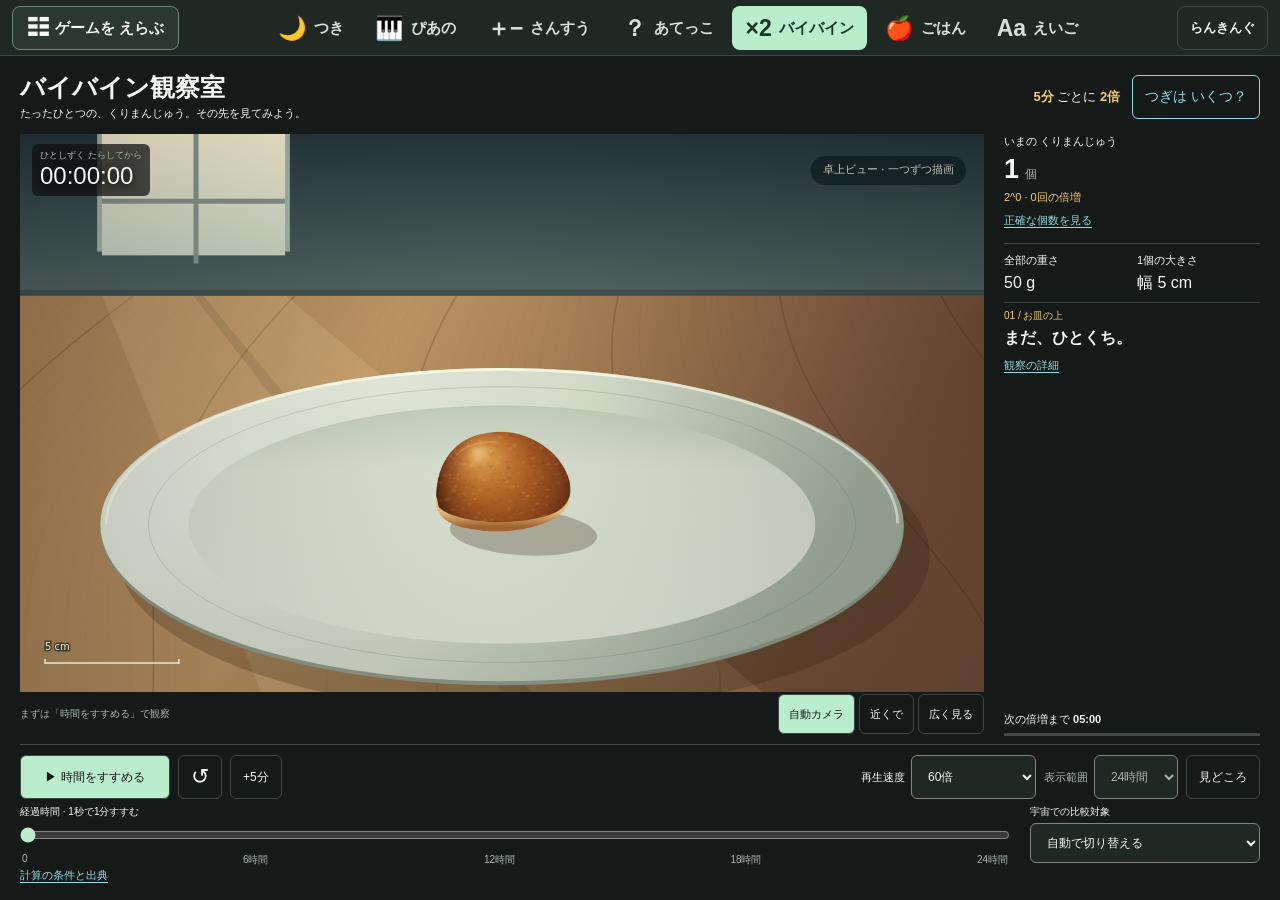
==== baibain-game.html @ e5eb7272 "Unify seven games and add hands-on play, albums and melody recording" ====
<!doctype html>
<html lang="ja">
<head>
  <meta charset="utf-8">
  <meta name="viewport" content="width=device-width,initial-scale=1,viewport-fit=cover">
  <meta name="theme-color" content="#151918">
  <title>バイバイン観察室 | Moon Games</title>
  <style>
    :root{color-scheme:dark;font-family:-apple-system,BlinkMacSystemFont,"Hiragino Sans","Yu Gothic",Meiryo,sans-serif;background:var(--game-bg,#151918);color:var(--game-ink,#f4f7f3);--muted:var(--game-muted,#a9b7b0);--line:var(--game-line,#3b4942);--accent:var(--game-primary,#b9edcc)}
    *{box-sizing:border-box}body{margin:0}button,select,input{font:inherit}button,select{cursor:pointer}button,a,select,input{touch-action:manipulation}button{border:1px solid var(--line);background:transparent;color:inherit}button:hover{background:#ffffff12}button:disabled{opacity:.45;cursor:default}a{color:var(--accent)}button:focus-visible,a:focus-visible,select:focus-visible,input:focus-visible{outline:3px solid var(--game-cyan,#8edce2);outline-offset:2px}[hidden]{display:none!important}
    .top{display:flex;justify-content:space-between;align-items:center}.stage{position:relative;min-width:0}canvas{display:block;width:100%}.hud{position:absolute;pointer-events:none;text-shadow:0 2px 8px #000;background:#111b}.hud-time,.count,.value{font-variant-numeric:tabular-nums}.count,.value{overflow-wrap:anywhere}.count{font-weight:650}.count-unit{font-size:12px;color:var(--muted);margin-left:6px}.formula{color:var(--accent)}.camera-controls,.transport-top,.speed-label,.below{display:flex;align-items:center}.stat-pair{display:grid;border-block:1px solid var(--line)}.meter{height:3px}.meter div{height:100%;background:var(--accent);width:0}.scrubber{width:100%;margin:0;accent-color:var(--accent)}.ticks{display:flex;justify-content:space-between}.comparison{border-top:1px solid var(--line);color:var(--muted)}.comparison strong{color:var(--accent)}.below{justify-content:space-between}.cosmic{border-top:1px solid var(--line)}.cosmic-title{margin:0}.jumps span{color:var(--muted)}#announcement{position:absolute;width:1px;height:1px;overflow:hidden;clip-path:inset(50%)}
    .game-page,.game-page *{letter-spacing:0}
    .game-page{background:var(--game-bg,#151918);color:var(--game-ink,#f4f7f3)}
    .game-page button,.game-page select{border-radius:6px;min-height:44px;font-size:12px;padding:8px 12px}
    .game-page button:focus-visible,.game-page a:focus-visible,.game-page select:focus-visible,.game-page input:focus-visible{outline-color:var(--game-cyan,#8edce2)}
    .game-page select{background:var(--game-surface,#202824);color:inherit;min-width:0}
    .game-page .app{max-width:1560px;margin:auto;padding:12px 20px;min-height:100svh;display:grid;grid-template-rows:auto minmax(320px,1fr) auto auto;gap:10px}
    .game-page .top{margin:0;gap:12px;min-height:48px}
    .game-page h1{font-size:25px;line-height:1.25;margin:0;font-weight:650}
    .game-page .subtitle{font-size:11px;margin:3px 0 0;line-height:1.4}
    .game-page .rule{border:0;border-radius:0;padding:0;font-size:13px;margin:0}
    .game-page .rule b{color:var(--game-gold,#f4cc72)}
    .game-page .workspace{display:grid;grid-template-columns:minmax(0,1fr) 256px;gap:20px;min-height:0}
    .game-page .stage{height:100%;min-height:0;border:0;border-radius:0;overflow:visible;background:var(--game-bg,#151918);display:grid;grid-template-rows:minmax(0,1fr) 44px}
    .game-page canvas{min-height:0;height:100%;grid-row:1}
    .game-page .hud{left:12px;top:10px;padding:5px 8px;border-radius:6px;max-width:55%;color:var(--game-ink,#f4f7f3)}
    .game-page .hud-label{font-size:9px;color:var(--game-muted,#a9b7b0)}
    .game-page .hud-time{font-size:24px;line-height:1.2}
    .game-page .camera-controls{position:static;grid-row:2;justify-content:flex-end;align-items:center;background:none;border-radius:0;padding:0;gap:4px}
    .game-page .camera-controls button{padding:6px 10px;font-size:11px;min-height:40px}
    .game-page .camera-controls button[aria-pressed=true]{background:var(--game-primary,#b9edcc);color:var(--game-bg,#151918)}
    .game-page .scene-status{position:static;grid-row:2;grid-column:1;max-width:none;background:none;padding:0;border-radius:0;color:var(--muted);font-size:10px;align-self:center;line-height:1.4}
    .game-page .stage{grid-template-columns:minmax(0,1fr) auto;column-gap:8px}
    .game-page canvas{grid-column:1/-1}
    .game-page .camera-controls{grid-column:2}
    .game-page .readout{display:flex;flex-direction:column;margin:0;gap:10px;min-width:0}
    .game-page .main-count{margin:0;padding:0;border:0}
    .game-page .stat-label{font-size:11px;margin:0 0 4px}
    .game-page .count{font-size:27px;line-height:1.25}
    .game-page .formula{margin:3px 0 0;font-size:11px}
    .game-page .text-action{min-height:32px;padding:4px 0;border:0;background:none;color:var(--game-cyan,#8edce2);text-decoration:underline;text-underline-offset:3px;font-size:11px}
    .game-page .stat-pair{padding:9px 0;gap:10px;grid-template-columns:1fr 1fr}
    .game-page .stat-pair .stat-label{margin-bottom:4px}
    .game-page .value{font-size:16px;line-height:1.35}
    .game-page .observation{margin:0}
    .game-page .chapter{font-size:10px;color:var(--game-gold,#f4cc72)}
    .game-page .observation h2{font-size:16px;line-height:1.4;margin:4px 0 0}
    .game-page .comparison{margin:0;padding:6px 0 0;font-size:11px;line-height:1.5}
    .game-page .comparison p{margin:2px 0 0}
    .game-page .next{margin-top:auto;padding:0;font-size:11px}
    .game-page .next strong{color:var(--game-ink,#f4f7f3)}
    .game-page .meter{margin-top:6px;background:var(--line)}
    .game-page .transport{margin:0;padding:10px 0 0;border:0;border-top:1px solid var(--line);border-radius:0;background:none;display:grid;grid-template-columns:minmax(0,1fr) 230px;gap:6px 20px}
    .game-page .transport-top{grid-column:1/-1;gap:8px;flex-wrap:wrap}
    .game-page .primary{background:var(--accent);color:var(--game-bg,#151918);min-width:150px}
    .game-page .primary:hover{background:var(--game-cyan,#8edce2)}
    .game-page .speed-label{margin-left:auto;font-size:11px;gap:6px}
    .game-page .range-control{display:flex;align-items:center;gap:6px;font-size:11px;color:var(--muted)}
    .game-page .timeline-top{margin:0;font-size:10px;min-height:16px}
    .game-page .scrubber{height:28px}
    .game-page .ticks{font-size:10px;margin:0 2px;color:var(--muted)}
    .game-page .reference-control{margin:0;gap:4px;display:grid;align-content:start;font-size:10px}
    .game-page .reference-control select{width:100%;min-width:0;min-height:40px}
    .game-page .below{margin:0;gap:12px;align-items:center;font-size:11px;line-height:1.4}
    .game-page .below .text-action{min-height:24px}
    .game-page .back{font-size:11px}
    .game-page #reset{font-size:22px;min-width:44px;line-height:1}
    .game-page .formula{color:var(--game-gold,#f4cc72)}
    html.is-embedded .game-page .back{display:none}
    .game-page dialog{background:var(--game-surface,#202824);color:var(--game-ink,#f4f7f3);border:1px solid var(--line);border-radius:8px;padding:0;width:min(680px,calc(100% - 28px));max-height:calc(100svh - 32px);overflow:auto;overscroll-behavior:contain}
    .game-page dialog::backdrop{background:#0009}
    .game-page .dialog-heading{display:flex;align-items:center;justify-content:space-between;gap:12px;position:sticky;top:0;background:var(--game-surface,#202824);padding:12px 16px;border-bottom:1px solid var(--line);z-index:1}
    .game-page .dialog-heading h2{font-size:18px;margin:0;line-height:1.4}
    .game-page .dialog-heading button{font-size:22px;min-width:44px;padding:4px}
    .game-page .dialog-content{padding:16px;font-size:13px;line-height:1.8;overflow-wrap:anywhere}
    .game-page .dialog-content p{margin:0 0 12px}
    .game-page .dialog-content p:last-child{margin-bottom:0}
    .game-page .jumps{display:grid;grid-template-columns:repeat(2,minmax(0,1fr));gap:8px;margin:0}
    .game-page .jumps button{text-align:left;white-space:normal;font-size:12px;min-height:48px}
    .game-page .jumps span{display:block;margin:2px 0 0;font-size:11px}
    .game-page .cosmic{margin-top:16px;padding-top:12px}
    .game-page .cosmic-title{font-size:12px;color:var(--game-gold,#f4cc72)}
    .game-page .cosmic .jumps{margin-top:10px}
    .game-page #hudCount{display:none}
    .game-page .top>div:first-child{min-width:0}
    .game-page .prediction-entry{display:flex;align-items:center;gap:12px;flex-shrink:0}
    .game-page #openPrediction{border-color:var(--game-cyan,#8edce2);color:var(--game-cyan,#8edce2);font-size:14px;min-height:44px}
    .game-page #predictionDialog{width:min(560px,calc(100% - 28px))}
    .game-page .prediction-content{padding:12px 16px 16px;text-align:center}
    .game-page .prediction-now{display:flex;align-items:center;justify-content:center;gap:16px;min-height:64px}
    .game-page .prediction-now p{margin:0;font-size:17px}
    .game-page #predictionCount{font-size:28px;color:var(--game-gold,#f4cc72)}
    .game-page .prediction-images{display:grid;grid-template-columns:repeat(4,20px);grid-auto-rows:17px;gap:3px;align-content:center;justify-content:center;min-height:77px}
    .game-page .prediction-bun{display:block;width:20px;height:17px}
    .game-page #predictionPrompt{font-size:18px;margin:8px 0 12px}
    .game-page .prediction-choices{display:grid;grid-template-columns:repeat(3,minmax(0,1fr));gap:10px}
    .game-page .prediction-choice{display:flex;flex-direction:column;justify-content:center;gap:8px;min-width:0;height:142px;padding:10px 4px;border-width:2px}
    .game-page .prediction-number{font-size:28px;line-height:1.2;font-weight:700}
    .game-page .prediction-choice[data-correct]{border-color:var(--accent);background:#b9edcc18;opacity:1}
    .game-page .prediction-feedback{display:flex;align-items:center;justify-content:center;gap:8px;min-height:62px}
    .game-page #predictionFeedback{margin:0;font-size:15px;line-height:1.5}
    .game-page .prediction-star{color:var(--game-gold,#f4cc72);font-size:28px;animation:prediction-pop .5s ease-out}
    .game-page #predictionNext{font-size:18px;min-height:48px;width:100%;max-width:280px}
    @keyframes prediction-pop{from{transform:scale(.5) rotate(-20deg)}to{transform:scale(1) rotate(0)}}
    @media(prefers-reduced-motion:reduce){.game-page .prediction-star{animation:none}}
    @media(max-width:640px){.game-page .prediction-entry{flex-direction:column;gap:4px}.game-page #openPrediction{padding:6px 8px;font-size:12px}.game-page .prediction-content{padding:10px}.game-page .prediction-choices{gap:5px}.game-page .prediction-images{grid-template-columns:repeat(4,17px);grid-auto-rows:15px;gap:2px}.game-page .prediction-bun{width:17px;height:15px}.game-page #predictionPrompt{font-size:16px}.game-page #predictionFeedback{font-size:13px}}
    @media(min-width:901px){.game-page .app{height:100svh;min-height:0;grid-template-rows:58px minmax(0,1fr) 112px 24px;gap:8px}.game-page .readout{gap:6px}}
    @media(min-width:901px) and (max-height:650px){.game-page .app{padding:8px 16px;grid-template-rows:48px minmax(0,1fr) 112px 24px;gap:6px}.game-page h1{font-size:22px}.game-page .subtitle{font-size:10px}.game-page .readout{gap:4px}.game-page .count{font-size:24px}.game-page .stat-pair{padding:6px 0}.game-page .hud-time{font-size:22px}.game-page .observation h2{font-size:15px}}
    @media(max-width:900px){.game-page .app{padding:12px;grid-template-rows:auto 380px auto auto}.game-page .workspace{grid-template-columns:minmax(0,1fr) 230px;gap:12px}.game-page .transport{gap:8px 12px}.game-page h1{font-size:23px}}
    @media(max-width:640px){.game-page .app{display:flex;gap:12px;padding:12px}.game-page .top{order:0;align-items:center}.game-page .eyebrow{font-size:8px}.game-page h1{font-size:21px}.game-page .subtitle{font-size:10px;max-width:230px}.game-page .rule{font-size:10px;white-space:normal;min-width:64px;display:block}.game-page .workspace{display:contents}.game-page .stage{order:1;height:320px;min-height:320px;flex:none}.game-page .stage.is-space{min-height:360px;height:360px}.game-page .transport{order:2;display:flex;flex-direction:column;gap:8px}.game-page .transport-top{display:grid;grid-template-columns:repeat(3,minmax(0,1fr));gap:6px}.game-page .transport-top>*{min-width:0}.game-page .primary{grid-column:span 2;min-width:0}.game-page .speed-label{margin:0;grid-column:span 2;display:grid;grid-template-columns:auto minmax(0,1fr)}.game-page .range-control{grid-column:span 2;display:grid;grid-template-columns:auto minmax(0,1fr)}.game-page #openMilestones{grid-column:3}.game-page .reference-control{grid-template-columns:auto minmax(0,1fr);align-items:center;font-size:11px}.game-page .readout{order:3;display:grid;grid-template-columns:1fr 1fr;gap:12px;margin:0}.game-page .main-count{grid-column:1/-1}.game-page .comparison,.game-page .next{grid-column:1/-1}.game-page .stat-pair{border:0;grid-template-columns:1fr;padding:0;gap:12px}.game-page .below{order:4;flex-wrap:wrap}.game-page .hud-time{font-size:22px}.game-page .count{font-size:27px}.game-page .dialog-heading h2{font-size:16px}}
    @media(max-width:640px){.game-page .app{flex-direction:column}.game-page .rule{min-width:76px;white-space:nowrap}.game-page .stage{grid-template-rows:minmax(0,1fr) 40px 28px}.game-page .camera-controls{grid-column:1/-1;justify-content:center}.game-page .scene-status{grid-row:3;grid-column:1/-1;text-align:center}}
  </style>
  <link rel="stylesheet" href="games-theme.css?v=20260907-fun">
  <script src="games-theme.js?v=20260907-fun"></script>
  <script src="game-navigation.js?v=20260907-fun" defer></script>
</head>
<body class="game-page" data-game="baibain">
  <main class="app">
    <header class="top"><div><h1>バイバイン観察室</h1><p class="subtitle">たったひとつの、くりまんじゅう。その先を見てみよう。</p></div><div class="prediction-entry"><div class="rule"><b>5分</b> ごとに <b>2倍</b></div><button type="button" id="openPrediction" aria-haspopup="dialog" aria-controls="predictionDialog">つぎは いくつ？</button></div></header>
    <div class="workspace">
      <section class="stage" aria-label="くりまんじゅうが増える様子">
        <canvas id="scene" role="img" aria-label="皿の上のくりまんじゅう1個"></canvas>
        <div class="hud"><div class="hud-label">ひとしずく たらしてから</div><div class="hud-time" id="elapsed">00:00:00</div><div id="hudCount">1 個</div></div>
        <div class="scene-status" id="sceneStatus">まずは「時間をすすめる」で観察</div>
        <div class="camera-controls" aria-label="カメラ"><button type="button" data-view="auto" aria-pressed="true">自動カメラ</button><button type="button" data-view="close" aria-pressed="false">近くで</button><button type="button" data-view="wide" aria-pressed="false">広く見る</button></div>
      </section>
      <aside class="readout" aria-label="現在の観察データ">
        <div class="main-count"><p class="stat-label">いまの くりまんじゅう</p><div><span class="count" id="count">1</span><span class="count-unit">個</span></div><p class="formula" id="formula">2⁰ = 1 · まだ増えていません</p><button type="button" class="text-action" data-dialog="exactDialog" aria-haspopup="dialog">正確な個数を見る</button></div>
        <div class="stat-pair"><div><p class="stat-label">全部の重さ</p><div class="value" id="mass">50 g</div></div><div><p class="stat-label" id="sizeLabel">1個の大きさ</p><div class="value" id="height">幅 5 cm</div></div></div>
        <div class="observation"><div class="chapter" id="chapter">01 / お皿の上</div><h2 id="headline">まだ、ひとくち。</h2><button type="button" class="text-action" data-dialog="observationDialog" aria-haspopup="dialog">観察の詳細</button></div>
        <div class="comparison" id="spaceComparison" hidden><div>比較対象：<strong id="referenceLabel">地球</strong></div><p id="referenceRatio"></p></div>
        <div class="next"><span id="nextLabel">次の倍増まで <strong id="next">05:00</strong></span><div class="meter"><div id="progress"></div></div></div>
      </aside>
    </div>
    <section class="transport" aria-label="時間の操作">
      <div class="transport-top"><button type="button" class="primary" id="play" aria-pressed="false">▶ 時間をすすめる</button><button type="button" class="reset" id="reset" aria-label="最初の1個に戻す" title="最初の1個に戻す">↺</button><button type="button" id="step" class="reset">+5分</button><label class="speed-label">再生速度<select id="speed"><option value="1">1倍（実時間）</option><option value="60" selected>60倍</option><option value="300">300倍</option><option value="1800">1,800倍</option></select></label><label class="range-control">表示範囲<select id="range"><option value="10800">3時間</option><option value="43200">12時間</option><option value="86400" selected>24時間</option></select></label><button type="button" id="openMilestones" data-dialog="milestonesDialog" aria-haspopup="dialog">見どころ</button></div>
      <div class="timeline"><div class="timeline-top"><label for="timeline">経過時間 <span id="speedHint">· 1秒で1分すすむ</span></label></div>
      <input class="scrubber" id="timeline" type="range" min="0" max="86400" step="1" value="0" aria-label="経過時間" aria-valuetext="0時間0分0秒">
      <div class="ticks" id="ticks" aria-hidden="true"><span>0</span><span>6時間</span><span>12時間</span><span>18時間</span><span>24時間</span></div></div>
      <label class="reference-control">宇宙での比較対象<select id="reference"><option value="auto">自動で切り替える</option></select></label>
    </section>
    <footer class="below"><button type="button" class="text-action" data-dialog="assumptionsDialog" aria-haspopup="dialog">計算の条件と出典</button><a class="back" href="index.html?game=moon" target="_top">おつきさまへ ↗</a></footer>
    <dialog id="exactDialog" aria-labelledby="exactTitle"><header class="dialog-heading"><h2 id="exactTitle">正確な個数</h2><button type="button" data-close-dialog aria-label="閉じる" autofocus>×</button></header><div class="dialog-content"><p id="exactCount">1 個</p></div></dialog>
    <dialog id="observationDialog" aria-labelledby="observationTitle"><header class="dialog-heading"><h2 id="observationTitle">観察の詳細</h2><button type="button" data-close-dialog aria-label="閉じる" autofocus>×</button></header><div class="dialog-content"><p id="description">最初は1個。5分待つと2個になり、その2個も、さらに5分で4個になります。</p><div id="referenceDetails" hidden><p id="referenceSize"></p><p id="referenceNote"></p></div></div></dialog>
    <dialog id="milestonesDialog" aria-labelledby="milestonesTitle"><header class="dialog-heading"><h2 id="milestonesTitle">見どころへ移動</h2><button type="button" data-close-dialog aria-label="閉じる" autofocus>×</button></header><div class="dialog-content">
      <nav class="jumps" id="milestones" aria-label="見どころへ移動"><button type="button" data-time="300">最初の2個<span>5分</span></button><button type="button" data-time="3600">1時間後<span>4,096個</span></button></nav>
      <div class="cosmic"><p class="cosmic-title">地球の先へ — 同じ体積の球は、どこまで大きくなる？</p><nav class="jumps" id="cosmicMilestones" aria-label="地球以降の見どころへ移動"></nav></div>
    </div></dialog>
    <dialog id="assumptionsDialog" aria-labelledby="assumptionsTitle"><header class="dialog-heading"><h2 id="assumptionsTitle">計算の条件と出典</h2><button type="button" data-close-dialog aria-label="閉じる" autofocus>×</button></header><div class="dialog-content" id="assumptions"><div class="notes"><p>原作の設定に合わせ、1個からスタートし、5分の境目で一斉に2倍になります。途中で食べたり減ったりはしません。個数は24時間後まで整数で正確に計算しています。</p><p>1個を幅5 × 奥行4 × 高さ3.5 cmの楕円体、50 gと仮定。積み山はすき間36%、斜面32°の円すいで見積もります。これは寸法から大きさを比較するためのモデルで、実際のまんじゅうの変形・つぶれ・衝突・流れを解く物理実験ではありません。小さい段階は個体を描き、多くなると表面の模様として省略します。</p><p>惑星規模では、すき間を除いた同じ体積の球を地球・太陽・海王星の軌道・天の川銀河・観測可能な宇宙と比較します。地球を覆う速さや、重力による崩壊の予測ではありません。銀河や宇宙の描画は広がりを示す模式図で、宇宙全体の大きさや形を表しません。海王星の軌道を太陽系の幅の目安にしていますが、太陽系はさらに外まで続きます。質量が無から増える設定自体は、現実の物理法則では起こりません。</p><p>設定：<a href="https://www.tv-asahi.co.jp/doraemon/story/0135/" target="_blank" rel="noopener noreferrer">テレビ朝日「バイバイン」</a> ／ 地球の参考値：<a href="https://ssd.jpl.nasa.gov/planets/phys_par.html" target="_blank" rel="noopener noreferrer">NASA/JPL 惑星の物理量</a>。地球の平均半径6,371 km・質量5.9722 × 10²⁴ kgを使用。まんじゅうの寸法・重さ・山の形は、このシミュレーションの仮定です。</p><p>宇宙の比較値：NASAの<a href="https://www.nasa.gov/learning-resources/how-does-the-sun-behave-grades-5-8/" target="_blank" rel="noopener noreferrer">太陽の直径</a>、<a href="https://science.nasa.gov/neptune/neptune-facts/" target="_blank" rel="noopener noreferrer">海王星までの平均距離</a>、<a href="https://www.nasa.gov/science-research/astrophysics/how-big-is-space-we-asked-a-nasa-expert-episode-61/" target="_blank" rel="noopener noreferrer">銀河・観測可能な宇宙の幅</a>。約140万km・軌道直径90億km・10万光年・920億光年を使用します。これらは到達時刻を見積もるための丸めた基準値です。</p></div></div></dialog>
    <dialog id="predictionDialog" aria-labelledby="predictionTitle" aria-describedby="predictionPrompt">
      <header class="dialog-heading"><h2 id="predictionTitle">つぎは いくつ？</h2><button type="button" data-close-dialog aria-label="とじて かんさつに もどる">×</button></header>
      <div class="prediction-content">
        <div class="prediction-now"><p>いまは <strong id="predictionCount">1</strong> こ</p><div id="predictionNowImages" class="prediction-images" aria-hidden="true"></div></div>
        <p id="predictionPrompt">5ふんごは、なんこ？</p>
        <div id="predictionChoices" class="prediction-choices" role="group" aria-labelledby="predictionPrompt"></div>
        <div class="prediction-feedback"><span id="predictionStar" class="prediction-star" aria-hidden="true" hidden>★</span><p id="predictionFeedback" role="status" aria-live="polite" aria-atomic="true"></p></div>
        <button type="button" id="predictionNext" class="primary" disabled>つぎへ</button>
      </div>
    </dialog>
    <svg width="0" height="0" aria-hidden="true" style="position:absolute;pointer-events:none"><defs><symbol id="predictionBun" viewBox="0 0 40 34"><path d="M3 23C2 15 10 7 20 3C30 7 38 15 37 23C36 32 4 32 3 23Z" fill="#d69a53" stroke="#75472d" stroke-width="2"/><path d="M4 24Q20 29 36 24Q34 33 20 32Q6 33 4 24Z" fill="#75472d"/><path d="M10 17Q12 12 18 9" fill="none" stroke="#ffe3ac" stroke-width="3" stroke-linecap="round"/></symbol></defs></svg>
    <div id="announcement" role="status" aria-live="polite"></div>
  </main>
  <script src="baibain-model.js"></script>
  <script src="baibain-renderer.js"></script>
  <script>
    (() => {
      'use strict';
      const M = window.BaibainModel;
      const $ = id => document.getElementById(id);
      document.querySelectorAll('[data-dialog]').forEach(button=>button.addEventListener('click',()=>$(button.dataset.dialog).showModal()));
      document.querySelectorAll('[data-close-dialog]').forEach(button=>button.addEventListener('click',()=>button.closest('dialog').close()));
      const scene = new window.BaibainScene($('scene'));
      const motionQuery = matchMedia('(prefers-reduced-motion: reduce)');
      let seconds = 0, speed = 60, playing = false, view = 'auto', referenceId = 'auto', last = null, lastUI = -1, frameId, alive = true, snapCamera = true, lastSceneMode;
      let state = M.snapshot(0);
      // Observation achievements are independent of the unlimited prediction practice.
      const rankingDiscoveries = new Set();
      let rankingObservationStarted = false, rankingSerial = 0;
      function recordDiscoveries(snapshot) {
        if (!rankingObservationStarted) return;
        const before = rankingDiscoveries.size;
        for (const [id, minimum] of [['one',1n],['double',2n],['hundred',100n],['thousand',1000n],['million',1000000n]]) {
          if (snapshot.count >= minimum) rankingDiscoveries.add(id);
        }
        if (before === rankingDiscoveries.size) return;
        let runId;
        try { runId = window.crypto?.randomUUID?.(); } catch {}
        runId ||= 'baibain-' + Date.now().toString(36) + '-' + (++rankingSerial) + '-' + Math.random().toString(36).slice(2);
        try {
          window.MoonRanking?.complete?.({ game: 'baibain', mode: 'discoveries', runId,
            metrics: { discoveries: [...rankingDiscoveries] } });
        } catch { /* Optional ranking must never interrupt the observation. */ }
      }
      const clock = value => { const n = Math.floor(value); return [Math.floor(n / 3600),Math.floor(n % 3600 / 60),n % 60].map(x => String(x).padStart(2,'0')).join(':'); };
      function observation(s) {
        const ref = M.spaceReference(s);
        if(ref.id === 'observable-universe') return ['09 / 観測できる宇宙の規模','見える宇宙の幅さえ超える。','同じ体積の球の直径が、観測可能な宇宙の約920億光年を超えました。宇宙全体の大きさや、宇宙が埋まる時刻を示すものではありません。'];
        if(ref.id === 'milky-way') return ['08 / 銀河の規模','天の川銀河より大きく。','球の直径が、天の川銀河の幅、約10万光年を超えました。銀河は星が散らばる領域。その広がりと、球の直径を比較しています。'];
        if(ref.id === 'solar-system') return ['07 / 太陽系の規模','海王星の軌道より大きく。','球の直径が、海王星の公転軌道の幅、約90億kmを超えました。太陽系はさらに外側まで続きます。軌道は実寸、星の点は位置を示す記号です。'];
        if(ref.id === 'sun') return ['06 / 恒星の規模','太陽より大きく。','同じ体積の球の直径が、太陽の直径、約140万kmを超えました。さらに時間を進めると、太陽系や銀河と比べられます。'];
        if(s.earthMassRatio >= 1) return ['06 / 惑星の、その先','重さが地球を超える。','同じ形のまま増え続けると仮定した比較です。現実なら圧縮や加熱、重力の影響を無視できません。'];
        if(s.earthVolumeRatio >= 1) return ['05 / 地球と比べる','体積が地球を超える。','すき間を除いたまんじゅうの体積の合計です。ここでは同じ体積の球に置き換えて見ています。'];
        if(s.pileRadius >= 1000) return ['04 / 街を見下ろす','もう、街の大きさ。','山の底の直径は '+M.formatLength(s.pileRadius * 2)+'。大きくなっても、次の5分でまた2倍。ここからの形は大きさを比べる目安です。'];
        if(s.bulkVolume >= 30) return ['03 / 部屋の外へ','部屋には収まらない。','すき間込みの体積が、30 m³の部屋を超えました。山のように積んだ場合の大きさを、人や家と比べてみましょう。'];
        if(s.count >= 32n) return ['02 / お皿から、その先へ','少しずつ、ではなく。','今ある全部が、それぞれもう1個に。1時間で4,096個、2時間では1,677万個を超えます。'];
        return ['01 / お皿の上',s.count === 1n ? 'まだ、ひとくち。' : 'ひとつが、ふたつに。','最初は1個。5分待つと2個になり、その2個も、さらに5分で4個になります。'];
      }
      function update(force = false) {
        const whole = Math.floor(seconds);
        if(!force && whole === lastUI) return;
        lastUI = whole; state = M.snapshot(seconds);
        $('elapsed').textContent = clock(seconds);
        $('count').textContent = M.formatCount(state.count);
        $('hudCount').textContent = M.formatCount(state.count)+' 個';
        $('exactCount').textContent = state.count.toLocaleString('ja-JP')+' 個';
        $('formula').textContent = '2^'+state.generations+' · '+state.generations+'回の倍増';
        $('mass').textContent = M.formatMass(state.massKg);
        updateSize();
        const copy = observation(state);
        $('chapter').textContent = copy[0]; $('headline').textContent = copy[1]; $('description').textContent = copy[2];
        $('nextLabel').innerHTML = seconds >= M.DEFAULTS.maxTime ? '24時間の観察が完了しました' : '次の倍増まで <strong id="next">'+clock(Math.ceil(state.nextIn)).slice(3)+'</strong>';
        $('progress').style.width = (seconds >= M.DEFAULTS.maxTime ? 100 : (300-state.nextIn)/3)+'%';
        $('timeline').value = seconds;
        $('timeline').setAttribute('aria-valuetext',Math.floor(seconds/3600)+'時間'+Math.floor(seconds%3600/60)+'分'+Math.floor(seconds%60)+'秒');
        $('scene').setAttribute('aria-label',clock(seconds)+'経過、くりまんじゅう'+M.formatCount(state.count)+'個。'+copy[1]);
        $('sceneStatus').textContent = seconds >= M.DEFAULTS.maxTime ? '24時間後まで到達 · 時間を戻して何度でも観察' : playing ? (speed === 1 ? '実時間で観察中 · 5分ごとに倍増' : speed.toLocaleString()+'倍速で観察中 · 5分ごとに倍増') : seconds === 0 ? 'まずは「時間をすすめる」で観察' : '一時停止中 · 時間を動かして比べよう';
        $('step').disabled = seconds >= M.DEFAULTS.maxTime;
        recordDiscoveries(state);
      }
      function setPlaying(on) {
        playing = on; last = null;
        $('play').textContent = playing ? 'Ⅱ 一時停止' : seconds >= M.DEFAULTS.maxTime ? '▶ もう一度みる' : '▶ 時間をすすめる';
        $('play').setAttribute('aria-pressed',String(playing)); update(true);
      }
      function ensureRange() {
        if(seconds > Number($('range').value)) {
          $('range').value = seconds <= 43200 ? '43200' : '86400'; setRange();
        }
      }
      function updateSize() {
        const space = scene.mode === 'space';
        $('sizeLabel').textContent = space ? '同じ体積の球の直径' : state.count <= 256n ? '1個の大きさ' : '円すいと仮定した高さ';
        $('height').textContent = space ? M.formatCosmicLength(state.equivalentRadius*2) : state.count <= 256n ? '幅 5 cm' : M.formatLength(state.pileHeight);
        $('spaceComparison').hidden=!space;
        $('referenceDetails').hidden=!space;
        if(space){
          const ref = M.SPACE_REFERENCES.find(r=>r.id===referenceId) || M.spaceReference(state);
          const ratio = state.equivalentRadius*2/ref.diameter;
          const ratioText = ratio < .001 ? ratio.toExponential(2).replace('e-',' × 10^-') : Number(ratio.toPrecision(3)).toLocaleString('ja-JP',{maximumSignificantDigits:3});
          $('referenceLabel').textContent=ref.label;
          $('referenceSize').textContent='基準の直径・幅：'+M.formatCosmicLength(ref.diameter);
          $('referenceRatio').textContent='球の直径は、この基準の約'+ratioText+'倍';
          $('referenceNote').textContent=ref.kind==='body'?'同じ縮尺で直径を比較しています。':'星々が広がる領域の幅との比較です。中身が詰まった天体ではありません。';
        }
      }
      function seek(value) { rankingObservationStarted=true; seconds = Math.min(M.DEFAULTS.maxTime,Math.max(0,Number(value)||0)); snapCamera=true; ensureRange(); setPlaying(false); update(true); }
      // Independent practice snapshots never seek or replace the observation state.
      let predictionRound = 0, predictionSolved = false, predictionAnswer = 0;
      function predictionImages(count) {
        return Array.from({length:count},()=>{
          const svg=document.createElementNS('http://www.w3.org/2000/svg','svg');
          svg.classList.add('prediction-bun');svg.setAttribute('viewBox','0 0 40 34');
          const use=document.createElementNS(svg.namespaceURI,'use');use.setAttribute('href','#predictionBun');svg.append(use);
          return svg;
        });
      }
      function showPrediction() {
        const time=(predictionRound%4)*M.DEFAULTS.interval;
        const count=Number(M.snapshot(time).count);
        predictionAnswer=Number(M.snapshot(time+M.DEFAULTS.interval).count);
        predictionSolved=false;
        $('predictionCount').textContent=count;
        $('predictionNowImages').replaceChildren(...predictionImages(count));
        $('predictionNext').disabled=true;
        $('predictionStar').hidden=true;
        $('predictionFeedback').textContent='';
        const choices=[predictionAnswer,count,predictionAnswer===2?3:predictionAnswer-1];
        for(let i=choices.length-1;i>0;i--){const j=Math.floor(Math.random()*(i+1));[choices[i],choices[j]]=[choices[j],choices[i]];}
        $('predictionChoices').replaceChildren(...choices.map(value=>{
          const button=document.createElement('button');button.type='button';button.className='prediction-choice';
          button.dataset.count=value;button.setAttribute('aria-label',value+'こ');
          const images=document.createElement('span');images.className='prediction-images';images.setAttribute('aria-hidden','true');images.append(...predictionImages(value));
          const number=document.createElement('span');number.className='prediction-number';number.textContent=value;
          button.append(images,number);
          return button;
        }));
      }
      $('openPrediction').addEventListener('click',()=>{
        setPlaying(false);
        if(!$('predictionChoices').children.length) showPrediction();
        $('predictionDialog').showModal();
        (predictionSolved?$('predictionNext'):$('predictionChoices').firstElementChild).focus();
      });
      $('predictionChoices').addEventListener('click',event=>{
        const button=event.target.closest('button[data-count]');
        if(!button||predictionSolved||!$('predictionDialog').open) return;
        if(Number(button.dataset.count)!==predictionAnswer){
          $('predictionFeedback').textContent='もういちど！ おなじ かずが もうひとくみ。';
          return;
        }
        predictionSolved=true;
        button.dataset.correct='true';
        for(const choice of $('predictionChoices').children) choice.disabled=true;
        const count=Number($('predictionCount').textContent);
        $('predictionFeedback').textContent='だいせいかい！ '+count+' + '+count+' = '+predictionAnswer+'こ';
        $('predictionStar').hidden=false;
        $('predictionNext').disabled=false;
        $('predictionNext').focus();
      });
      $('predictionNext').addEventListener('click',()=>{
        if(!predictionSolved||!$('predictionDialog').open) return;
        predictionRound=(predictionRound+1)%4;
        showPrediction();
        $('predictionChoices').firstElementChild.focus();
      });
      $('predictionDialog').addEventListener('keydown',event=>{
        if(event.key!=='Tab') return;
        const buttons=[...$('predictionDialog').querySelectorAll('button:not(:disabled)')];
        const edge=event.shiftKey?buttons[0]:buttons[buttons.length-1];
        if(document.activeElement===edge){
          event.preventDefault();
          (event.shiftKey?buttons[buttons.length-1]:buttons[0]).focus();
        }
      });
      function setRange() {
        const max = Number($('range').value); $('timeline').max = max;
        if(seconds > max) { seconds = max; snapCamera=true; setPlaying(false); }
        $('ticks').replaceChildren(...Array.from({length:5},(_,i)=>{const e=document.createElement('span'); e.textContent = i ? (max*i/4/3600)+'時間' : '0'; return e;})); update(true);
      }
      $('play').addEventListener('click',()=>{ rankingObservationStarted=true; if(seconds >= M.DEFAULTS.maxTime) {seconds = 0;snapCamera=true;} setPlaying(!playing); });
      $('reset').addEventListener('click',()=>seek(0));
      $('step').addEventListener('click',()=>seek(seconds+300));
      $('timeline').addEventListener('input',e=>seek(e.target.value));
      $('range').addEventListener('change',setRange);
      $('speed').addEventListener('change',e=>{ speed=Number(e.target.value); last=null; $('speedHint').textContent = speed===1 ? '· 現実と同じ速さ' : '· 1秒で'+(speed/60)+'分すすむ'; update(true); });
      document.querySelectorAll('[data-view]').forEach(button=>button.addEventListener('click',()=>{view=button.dataset.view;document.querySelectorAll('[data-view]').forEach(b=>b.setAttribute('aria-pressed',String(b===button)));}));
      for(const ref of M.SPACE_REFERENCES){const option=document.createElement('option');option.value=ref.id;option.textContent=ref.label;$('reference').append(option);}
      $('reference').addEventListener('change',e=>{referenceId=e.target.value;view='auto';snapCamera=true;document.querySelectorAll('[data-view]').forEach(b=>b.setAttribute('aria-pressed',String(b.dataset.view===view)));update(true);});
      const cosmicIds=['sun-diameter','solar-system-diameter','milky-way-diameter','observable-universe-diameter'];
      const jumps=M.milestones().filter(m=>['room','city','earth-volume',...cosmicIds].includes(m.id));
      for(const m of jumps){const b=document.createElement('button');b.type='button';b.dataset.time=m.seconds;b.dataset.milestone=m.id;b.append(document.createTextNode(m.label));const t=document.createElement('span');t.textContent=Math.floor(m.seconds/3600)+'時間'+Math.floor(m.seconds%3600/60)+'分';b.append(t);b.title=m.description;$(cosmicIds.includes(m.id)?'cosmicMilestones':'milestones').append(b);}
      for(const id of ['milestones','cosmicMilestones']) $(id).addEventListener('click',e=>{const button=e.target.closest('[data-time]');if(button){seek(button.dataset.time);$('milestonesDialog').close();$('announcement').textContent=$('scene').getAttribute('aria-label');if(id==='cosmicMilestones'&&innerWidth<=640)$('scene').parentElement.scrollIntoView({block:'start',behavior:motionQuery.matches?'instant':'smooth'});}});
      function animate(now) {
        if(!alive) return;
        const dt = last === null ? 0 : Math.max(0,(now-last)/1000); last=now;
        if(playing && !document.hidden) {
          seconds=Math.min(M.DEFAULTS.maxTime,seconds+dt*speed);ensureRange();
          if(seconds >= M.DEFAULTS.maxTime) setPlaying(false);
        }
        update();
        scene.render(state,{time:now/1000,dt:Math.min(dt,.05),view,referenceId,reducedMotion:motionQuery.matches,snapCamera});
        snapCamera=false;
        if(lastSceneMode!==scene.mode){lastSceneMode=scene.mode;$('scene').parentElement.classList.toggle('is-space',scene.mode==='space');updateSize();}
        frameId=requestAnimationFrame(animate);
      }
      document.addEventListener('visibilitychange',()=>{if(document.hidden) setPlaying(false);last=null;});
      window.addEventListener('pagehide',()=>{alive=false;cancelAnimationFrame(frameId);scene.destroy();});
      window.addEventListener('pageshow',e=>{if(e.persisted) location.reload();});
      const initialTime=Number(new URLSearchParams(location.search).get('t'));
      if(Number.isFinite(initialTime)&&initialTime>0) seek(initialTime);
      update(true); frameId=requestAnimationFrame(animate);
    })();
  </script>
</body>
</html>
---- games-theme.css ----
:root {
  color-scheme: dark;
  --game-bg: #151918;
  --game-surface: #202824;
  --game-ink: #f4f7f3;
  --game-muted: #a9b7b0;
  --game-line: #3b4942;
  --game-primary: #b9edcc;
  --game-gold: #f4cc72;
  --game-coral: #f4a996;
  --game-cyan: #8edce2;
  --game-radius: 8px;
  --game-font: -apple-system, BlinkMacSystemFont, "Hiragino Sans", "Yu Gothic", "Meiryo", sans-serif;
  font-family: var(--game-font);
}
*, *::before, *::after { box-sizing: border-box; letter-spacing: 0; }
html { background: var(--game-bg); }
body.game-page { font-family: var(--game-font); background: var(--game-bg); color: var(--game-ink); }
.game-page :where(button, input, select) { font-family: inherit; }
.game-page :where(button, a, select, input, summary) { touch-action: manipulation; }
.game-page :where(button, select) { border-radius: var(--game-radius); }
.game-page :where(button, a, select, input, summary, [tabindex]):focus-visible { outline: 3px solid var(--game-gold); outline-offset: 3px; }
.game-page :where(button):disabled { cursor: default; }
.game-page :where(input[type="range"], input[type="checkbox"]) { accent-color: var(--game-primary); }
.game-page :where(h1, h2, p) { overflow-wrap: anywhere; }
.game-page [hidden] { display: none !important; }
@media (prefers-reduced-motion: reduce) {
  *, *::before, *::after { scroll-behavior: auto !important; }
}
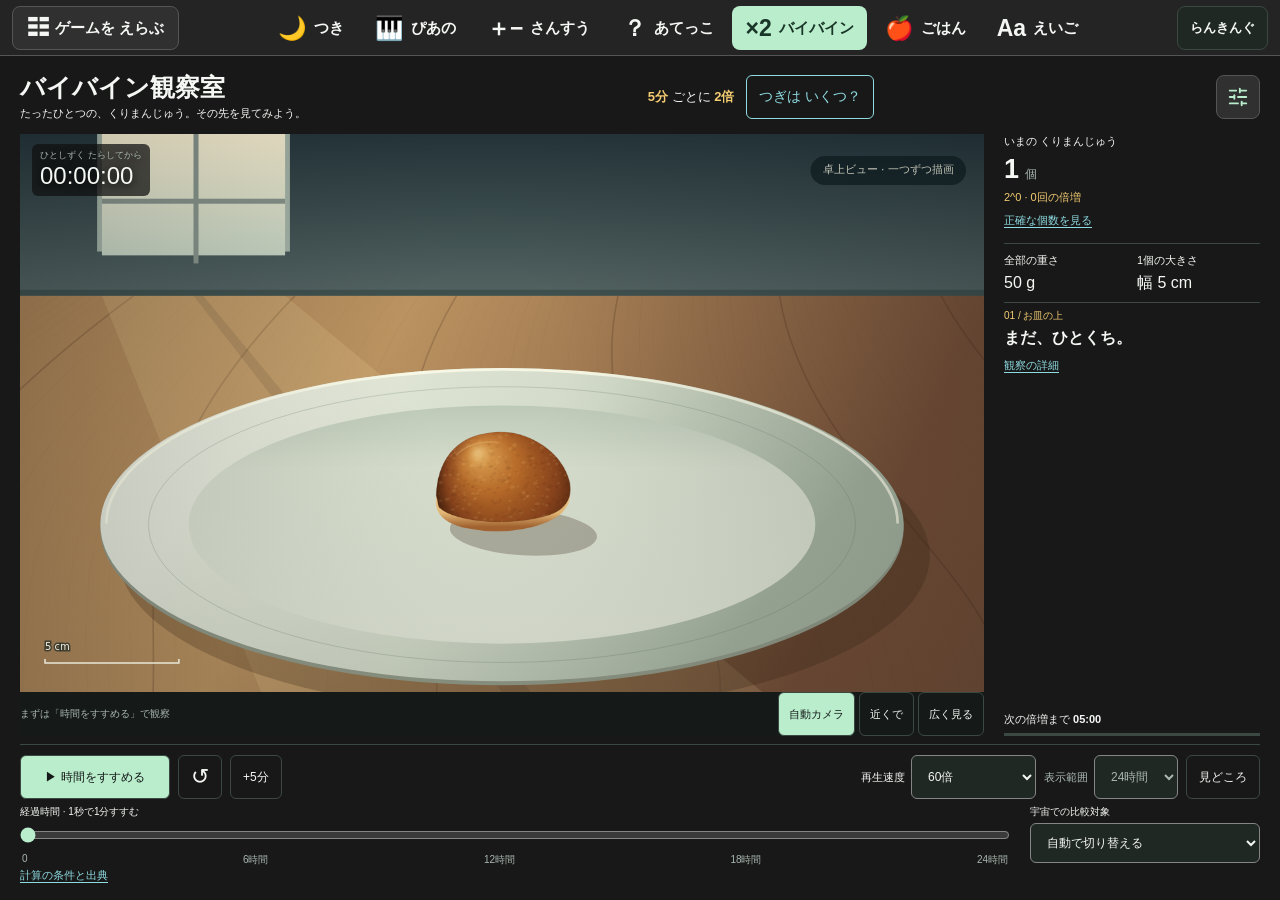
==== commit 25a654ff: "Polish seven games with shared synchronized audio and accessible controls" ====
--- a/baibain-game.html
+++ b/baibain-game.html
@@ -27,7 +27,7 @@
     .game-page .hud-label{font-size:9px;color:var(--game-muted,#a9b7b0)}
     .game-page .hud-time{font-size:24px;line-height:1.2}
     .game-page .camera-controls{position:static;grid-row:2;justify-content:flex-end;align-items:center;background:none;border-radius:0;padding:0;gap:4px}
-    .game-page .camera-controls button{padding:6px 10px;font-size:11px;min-height:40px}
+    .game-page .camera-controls button{padding:6px 10px;font-size:11px;min-height:44px}
     .game-page .camera-controls button[aria-pressed=true]{background:var(--game-primary,#b9edcc);color:var(--game-bg,#151918)}
     .game-page .scene-status{position:static;grid-row:2;grid-column:1;max-width:none;background:none;padding:0;border-radius:0;color:var(--muted);font-size:10px;align-self:center;line-height:1.4}
     .game-page .stage{grid-template-columns:minmax(0,1fr) auto;column-gap:8px}
@@ -97,6 +97,11 @@
     .game-page .prediction-choice{display:flex;flex-direction:column;justify-content:center;gap:8px;min-width:0;height:142px;padding:10px 4px;border-width:2px}
     .game-page .prediction-number{font-size:28px;line-height:1.2;font-weight:700}
     .game-page .prediction-choice[data-correct]{border-color:var(--accent);background:#b9edcc18;opacity:1}
+    .game-page .prediction-pair{display:grid;grid-template-columns:repeat(2,minmax(0,1fr));gap:6px;width:94px;max-width:100%;height:77px;align-items:center}
+    .game-page .prediction-group{display:grid;grid-template-columns:repeat(2,minmax(0,1fr));gap:2px;padding-top:3px;border-top:2px solid var(--game-primary,#b9edcc)}
+    .game-page .prediction-group+ .prediction-group{border-color:var(--game-cyan,#8edce2)}
+    .game-page .prediction-group .prediction-bun{width:100%;max-width:20px;height:17px;justify-self:center}
+    .game-page #predictionSound{font-size:12px;white-space:nowrap;margin-left:auto;min-height:44px}
     .game-page .prediction-feedback{display:flex;align-items:center;justify-content:center;gap:8px;min-height:62px}
     .game-page #predictionFeedback{margin:0;font-size:15px;line-height:1.5}
     .game-page .prediction-star{color:var(--game-gold,#f4cc72);font-size:28px;animation:prediction-pop .5s ease-out}
@@ -110,9 +115,10 @@
     @media(max-width:640px){.game-page .app{display:flex;gap:12px;padding:12px}.game-page .top{order:0;align-items:center}.game-page .eyebrow{font-size:8px}.game-page h1{font-size:21px}.game-page .subtitle{font-size:10px;max-width:230px}.game-page .rule{font-size:10px;white-space:normal;min-width:64px;display:block}.game-page .workspace{display:contents}.game-page .stage{order:1;height:320px;min-height:320px;flex:none}.game-page .stage.is-space{min-height:360px;height:360px}.game-page .transport{order:2;display:flex;flex-direction:column;gap:8px}.game-page .transport-top{display:grid;grid-template-columns:repeat(3,minmax(0,1fr));gap:6px}.game-page .transport-top>*{min-width:0}.game-page .primary{grid-column:span 2;min-width:0}.game-page .speed-label{margin:0;grid-column:span 2;display:grid;grid-template-columns:auto minmax(0,1fr)}.game-page .range-control{grid-column:span 2;display:grid;grid-template-columns:auto minmax(0,1fr)}.game-page #openMilestones{grid-column:3}.game-page .reference-control{grid-template-columns:auto minmax(0,1fr);align-items:center;font-size:11px}.game-page .readout{order:3;display:grid;grid-template-columns:1fr 1fr;gap:12px;margin:0}.game-page .main-count{grid-column:1/-1}.game-page .comparison,.game-page .next{grid-column:1/-1}.game-page .stat-pair{border:0;grid-template-columns:1fr;padding:0;gap:12px}.game-page .below{order:4;flex-wrap:wrap}.game-page .hud-time{font-size:22px}.game-page .count{font-size:27px}.game-page .dialog-heading h2{font-size:16px}}
     @media(max-width:640px){.game-page .app{flex-direction:column}.game-page .rule{min-width:76px;white-space:nowrap}.game-page .stage{grid-template-rows:minmax(0,1fr) 40px 28px}.game-page .camera-controls{grid-column:1/-1;justify-content:center}.game-page .scene-status{grid-row:3;grid-column:1/-1;text-align:center}}
   </style>
-  <link rel="stylesheet" href="games-theme.css?v=20260907-fun">
-  <script src="games-theme.js?v=20260907-fun"></script>
-  <script src="game-navigation.js?v=20260907-fun" defer></script>
+  <link rel="stylesheet" href="games-theme.css?v=20260912-audio-polish">
+  <script src="games-theme.js?v=20260912-audio-polish"></script>
+  <script src="game-navigation.js?v=20260912-audio-polish" defer></script>
+  <script src="games-audio.js?v=20260912-audio-polish"></script>
 </head>
 <body class="game-page" data-game="baibain">
   <main class="app">
@@ -256,6 +262,17 @@
       function seek(value) { rankingObservationStarted=true; seconds = Math.min(M.DEFAULTS.maxTime,Math.max(0,Number(value)||0)); snapCamera=true; ensureRange(); setPlaying(false); update(true); }
       // Independent practice snapshots never seek or replace the observation state.
       let predictionRound = 0, predictionSolved = false, predictionAnswer = 0;
+      let predictionSound = false;
+      const soundButton = document.createElement('button');
+      soundButton.id='predictionSound';soundButton.type='button';soundButton.textContent='♪ OFF';
+      soundButton.setAttribute('aria-label','せいかいの おと');soundButton.setAttribute('aria-pressed','false');
+      $('predictionDialog').querySelector('.dialog-heading h2').after(soundButton);
+      function setPredictionSound(enabled){predictionSound=enabled;soundButton.textContent=enabled?'♫ ON':'♪ OFF';soundButton.setAttribute('aria-pressed',String(enabled));}
+      soundButton.addEventListener('click',()=>{
+        setPredictionSound(!predictionSound);
+        if(predictionSound) void window.MoonAudio.unlock().catch(()=>setPredictionSound(false));
+      });
+      window.MoonAudio.onSuspend(()=>setPredictionSound(false));
       function predictionImages(count) {
         return Array.from({length:count},()=>{
           const svg=document.createElementNS('http://www.w3.org/2000/svg','svg');
@@ -302,6 +319,9 @@
         button.dataset.correct='true';
         for(const choice of $('predictionChoices').children) choice.disabled=true;
         const count=Number($('predictionCount').textContent);
+        const pair=button.querySelector('.prediction-images');pair.className='prediction-pair';
+        pair.replaceChildren(...[0,1].map(()=>{const group=document.createElement('span');group.className='prediction-group';group.append(...predictionImages(count));return group;}));
+        if(predictionSound) void window.MoonAudio.effect('correct');
         $('predictionFeedback').textContent='だいせいかい！ '+count+' + '+count+' = '+predictionAnswer+'こ';
         $('predictionStar').hidden=false;
         $('predictionNext').disabled=false;
--- a/games-theme.css
+++ b/games-theme.css
@@ -10,20 +10,48 @@
   --game-coral: #f4a996;
   --game-cyan: #8edce2;
   --game-radius: 8px;
+  /* Keep the legacy palette stable; new surfaces use neutral charcoal. */
+  --game-neutral-bg: #181818;
+  --game-neutral-surface: #242424;
+  --game-neutral-raised: #303030;
+  --game-neutral-hover: #3a3a3a;
+  --game-neutral-line: #555555;
+  --game-neutral-muted: #b8b8b8;
+  --game-on-primary: #193527;
+  --game-space-1: 4px;
+  --game-space-2: 8px;
+  --game-space-3: 12px;
+  --game-space-4: 16px;
+  --game-space-5: 24px;
+  --game-space-6: 32px;
+  --game-touch-min: 44px;
+  --game-control-size: 48px;
+  --game-shell-height: 56px;
+  --game-text-small: 14px;
+  --game-text-control: 16px;
+  --game-text-body: 18px;
+  --game-text-heading: 24px;
+  --game-leading-control: 1.3;
+  --game-leading-body: 1.5;
+  --game-focus-width: 3px;
+  --game-focus-offset: 3px;
   --game-font: -apple-system, BlinkMacSystemFont, "Hiragino Sans", "Yu Gothic", "Meiryo", sans-serif;
   font-family: var(--game-font);
 }
-*, *::before, *::after { box-sizing: border-box; letter-spacing: 0; }
-html { background: var(--game-bg); }
-body.game-page { font-family: var(--game-font); background: var(--game-bg); color: var(--game-ink); }
+.game-page, .game-page *, .game-page *::before, .game-page *::after,
+.game-shell, .game-shell *, .game-shell *::before, .game-shell *::after {
+  box-sizing: border-box;
+  letter-spacing: 0;
+}
+body.game-page { font-family: var(--game-font); background: var(--game-neutral-bg); color: var(--game-ink); }
 .game-page :where(button, input, select) { font-family: inherit; }
 .game-page :where(button, a, select, input, summary) { touch-action: manipulation; }
 .game-page :where(button, select) { border-radius: var(--game-radius); }
-.game-page :where(button, a, select, input, summary, [tabindex]):focus-visible { outline: 3px solid var(--game-gold); outline-offset: 3px; }
+.game-page :where(button, a, select, input, summary, [tabindex]):focus-visible { outline: var(--game-focus-width) solid var(--game-gold); outline-offset: var(--game-focus-offset); }
 .game-page :where(button):disabled { cursor: default; }
 .game-page :where(input[type="range"], input[type="checkbox"]) { accent-color: var(--game-primary); }
 .game-page :where(h1, h2, p) { overflow-wrap: anywhere; }
 .game-page [hidden] { display: none !important; }
 @media (prefers-reduced-motion: reduce) {
-  *, *::before, *::after { scroll-behavior: auto !important; }
+  .game-page, .game-page *, .game-shell, .game-shell * { scroll-behavior: auto !important; }
 }
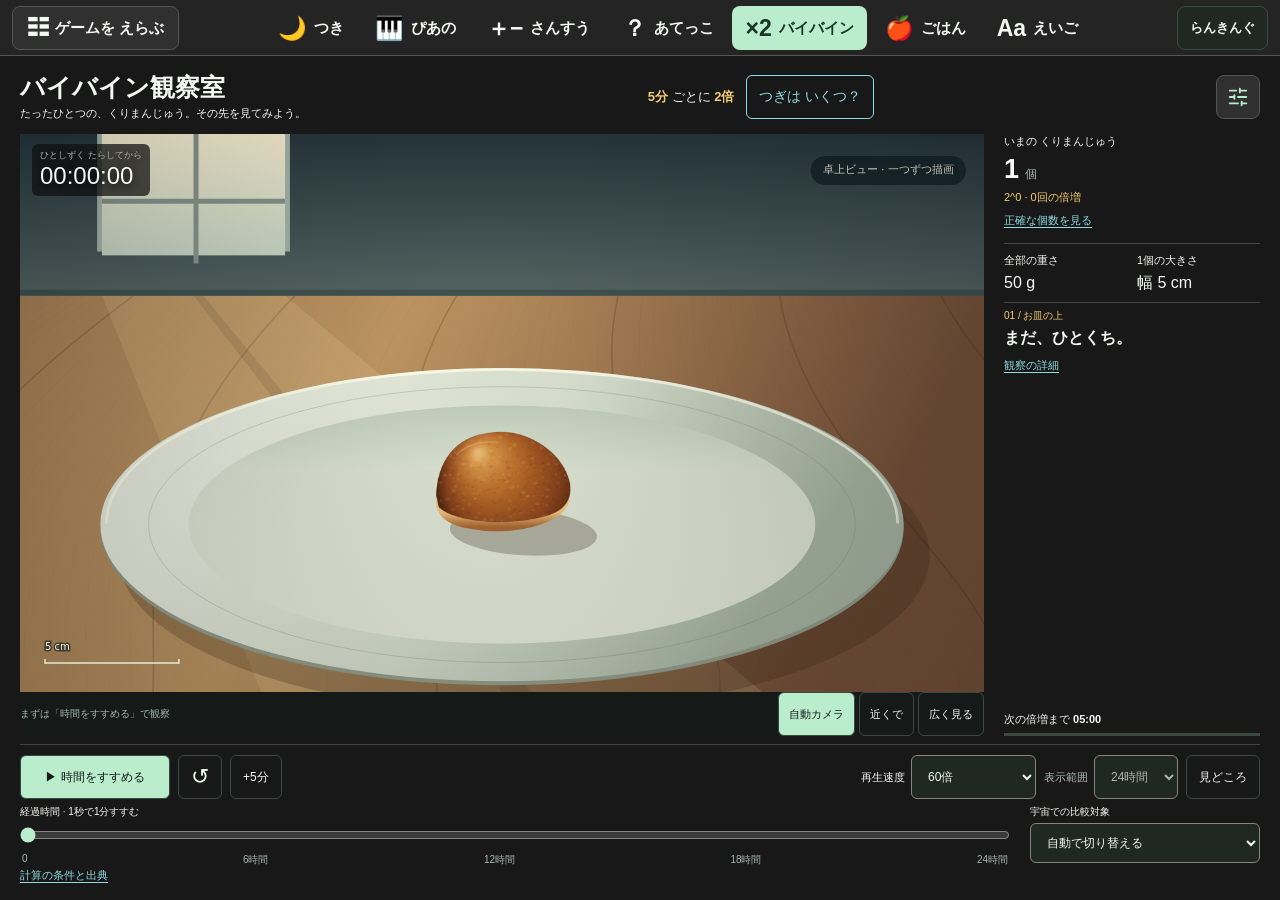
==== commit 95611b0c: "Add Black one-shot playback and reference-based character roster expansion" ====
--- a/baibain-game.html
+++ b/baibain-game.html
@@ -115,10 +115,10 @@
     @media(max-width:640px){.game-page .app{display:flex;gap:12px;padding:12px}.game-page .top{order:0;align-items:center}.game-page .eyebrow{font-size:8px}.game-page h1{font-size:21px}.game-page .subtitle{font-size:10px;max-width:230px}.game-page .rule{font-size:10px;white-space:normal;min-width:64px;display:block}.game-page .workspace{display:contents}.game-page .stage{order:1;height:320px;min-height:320px;flex:none}.game-page .stage.is-space{min-height:360px;height:360px}.game-page .transport{order:2;display:flex;flex-direction:column;gap:8px}.game-page .transport-top{display:grid;grid-template-columns:repeat(3,minmax(0,1fr));gap:6px}.game-page .transport-top>*{min-width:0}.game-page .primary{grid-column:span 2;min-width:0}.game-page .speed-label{margin:0;grid-column:span 2;display:grid;grid-template-columns:auto minmax(0,1fr)}.game-page .range-control{grid-column:span 2;display:grid;grid-template-columns:auto minmax(0,1fr)}.game-page #openMilestones{grid-column:3}.game-page .reference-control{grid-template-columns:auto minmax(0,1fr);align-items:center;font-size:11px}.game-page .readout{order:3;display:grid;grid-template-columns:1fr 1fr;gap:12px;margin:0}.game-page .main-count{grid-column:1/-1}.game-page .comparison,.game-page .next{grid-column:1/-1}.game-page .stat-pair{border:0;grid-template-columns:1fr;padding:0;gap:12px}.game-page .below{order:4;flex-wrap:wrap}.game-page .hud-time{font-size:22px}.game-page .count{font-size:27px}.game-page .dialog-heading h2{font-size:16px}}
     @media(max-width:640px){.game-page .app{flex-direction:column}.game-page .rule{min-width:76px;white-space:nowrap}.game-page .stage{grid-template-rows:minmax(0,1fr) 40px 28px}.game-page .camera-controls{grid-column:1/-1;justify-content:center}.game-page .scene-status{grid-row:3;grid-column:1/-1;text-align:center}}
   </style>
-  <link rel="stylesheet" href="games-theme.css?v=20260912-audio-polish">
-  <script src="games-theme.js?v=20260912-audio-polish"></script>
-  <script src="game-navigation.js?v=20260912-audio-polish" defer></script>
-  <script src="games-audio.js?v=20260912-audio-polish"></script>
+  <link rel="stylesheet" href="games-theme.css?v=20260912-characters">
+  <script src="games-theme.js?v=20260912-characters"></script>
+  <script src="game-navigation.js?v=20260912-characters" defer></script>
+  <script src="games-audio.js?v=20260912-characters"></script>
 </head>
 <body class="game-page" data-game="baibain">
   <main class="app">
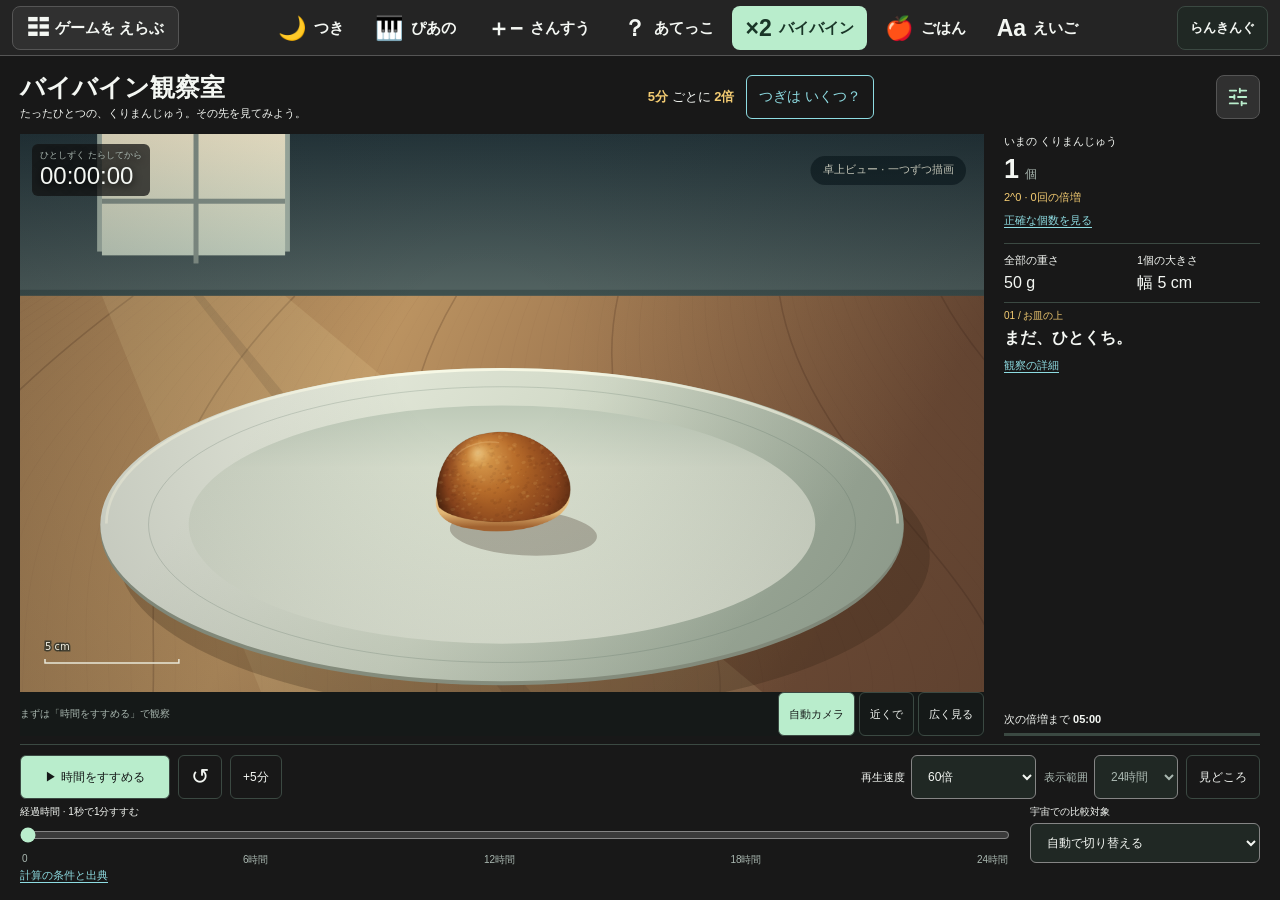
==== commit 74e7de4e: "Enrich character arrangements and version generated music assets" ====
--- a/baibain-game.html
+++ b/baibain-game.html
@@ -115,10 +115,10 @@
     @media(max-width:640px){.game-page .app{display:flex;gap:12px;padding:12px}.game-page .top{order:0;align-items:center}.game-page .eyebrow{font-size:8px}.game-page h1{font-size:21px}.game-page .subtitle{font-size:10px;max-width:230px}.game-page .rule{font-size:10px;white-space:normal;min-width:64px;display:block}.game-page .workspace{display:contents}.game-page .stage{order:1;height:320px;min-height:320px;flex:none}.game-page .stage.is-space{min-height:360px;height:360px}.game-page .transport{order:2;display:flex;flex-direction:column;gap:8px}.game-page .transport-top{display:grid;grid-template-columns:repeat(3,minmax(0,1fr));gap:6px}.game-page .transport-top>*{min-width:0}.game-page .primary{grid-column:span 2;min-width:0}.game-page .speed-label{margin:0;grid-column:span 2;display:grid;grid-template-columns:auto minmax(0,1fr)}.game-page .range-control{grid-column:span 2;display:grid;grid-template-columns:auto minmax(0,1fr)}.game-page #openMilestones{grid-column:3}.game-page .reference-control{grid-template-columns:auto minmax(0,1fr);align-items:center;font-size:11px}.game-page .readout{order:3;display:grid;grid-template-columns:1fr 1fr;gap:12px;margin:0}.game-page .main-count{grid-column:1/-1}.game-page .comparison,.game-page .next{grid-column:1/-1}.game-page .stat-pair{border:0;grid-template-columns:1fr;padding:0;gap:12px}.game-page .below{order:4;flex-wrap:wrap}.game-page .hud-time{font-size:22px}.game-page .count{font-size:27px}.game-page .dialog-heading h2{font-size:16px}}
     @media(max-width:640px){.game-page .app{flex-direction:column}.game-page .rule{min-width:76px;white-space:nowrap}.game-page .stage{grid-template-rows:minmax(0,1fr) 40px 28px}.game-page .camera-controls{grid-column:1/-1;justify-content:center}.game-page .scene-status{grid-row:3;grid-column:1/-1;text-align:center}}
   </style>
-  <link rel="stylesheet" href="games-theme.css?v=20260912-characters">
-  <script src="games-theme.js?v=20260912-characters"></script>
-  <script src="game-navigation.js?v=20260912-characters" defer></script>
-  <script src="games-audio.js?v=20260912-characters"></script>
+  <link rel="stylesheet" href="games-theme.css?v=20260912-anpan-arrange">
+  <script src="games-theme.js?v=20260912-anpan-arrange"></script>
+  <script src="game-navigation.js?v=20260912-anpan-arrange" defer></script>
+  <script src="games-audio.js?v=20260912-anpan-arrange"></script>
 </head>
 <body class="game-page" data-game="baibain">
   <main class="app">
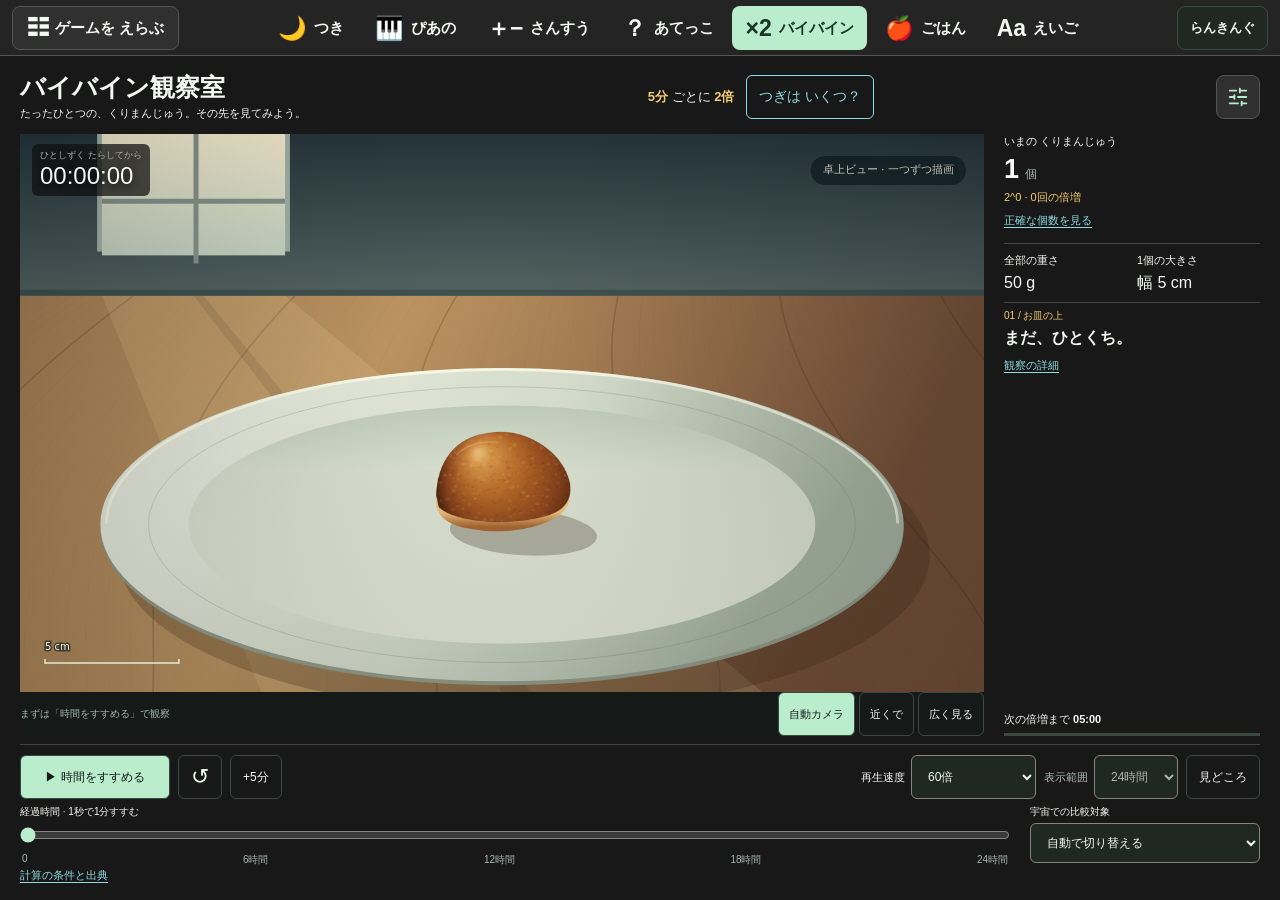
==== commit a817edd9: "Name intermediate moons and fit long lunar names on compact screens" ====
--- a/baibain-game.html
+++ b/baibain-game.html
@@ -115,10 +115,10 @@
     @media(max-width:640px){.game-page .app{display:flex;gap:12px;padding:12px}.game-page .top{order:0;align-items:center}.game-page .eyebrow{font-size:8px}.game-page h1{font-size:21px}.game-page .subtitle{font-size:10px;max-width:230px}.game-page .rule{font-size:10px;white-space:normal;min-width:64px;display:block}.game-page .workspace{display:contents}.game-page .stage{order:1;height:320px;min-height:320px;flex:none}.game-page .stage.is-space{min-height:360px;height:360px}.game-page .transport{order:2;display:flex;flex-direction:column;gap:8px}.game-page .transport-top{display:grid;grid-template-columns:repeat(3,minmax(0,1fr));gap:6px}.game-page .transport-top>*{min-width:0}.game-page .primary{grid-column:span 2;min-width:0}.game-page .speed-label{margin:0;grid-column:span 2;display:grid;grid-template-columns:auto minmax(0,1fr)}.game-page .range-control{grid-column:span 2;display:grid;grid-template-columns:auto minmax(0,1fr)}.game-page #openMilestones{grid-column:3}.game-page .reference-control{grid-template-columns:auto minmax(0,1fr);align-items:center;font-size:11px}.game-page .readout{order:3;display:grid;grid-template-columns:1fr 1fr;gap:12px;margin:0}.game-page .main-count{grid-column:1/-1}.game-page .comparison,.game-page .next{grid-column:1/-1}.game-page .stat-pair{border:0;grid-template-columns:1fr;padding:0;gap:12px}.game-page .below{order:4;flex-wrap:wrap}.game-page .hud-time{font-size:22px}.game-page .count{font-size:27px}.game-page .dialog-heading h2{font-size:16px}}
     @media(max-width:640px){.game-page .app{flex-direction:column}.game-page .rule{min-width:76px;white-space:nowrap}.game-page .stage{grid-template-rows:minmax(0,1fr) 40px 28px}.game-page .camera-controls{grid-column:1/-1;justify-content:center}.game-page .scene-status{grid-row:3;grid-column:1/-1;text-align:center}}
   </style>
-  <link rel="stylesheet" href="games-theme.css?v=20260912-anpan-arrange">
-  <script src="games-theme.js?v=20260912-anpan-arrange"></script>
-  <script src="game-navigation.js?v=20260912-anpan-arrange" defer></script>
-  <script src="games-audio.js?v=20260912-anpan-arrange"></script>
+  <link rel="stylesheet" href="games-theme.css?v=20260913-moon-names">
+  <script src="games-theme.js?v=20260913-moon-names"></script>
+  <script src="game-navigation.js?v=20260913-moon-names" defer></script>
+  <script src="games-audio.js?v=20260913-moon-names"></script>
 </head>
 <body class="game-page" data-game="baibain">
   <main class="app">
